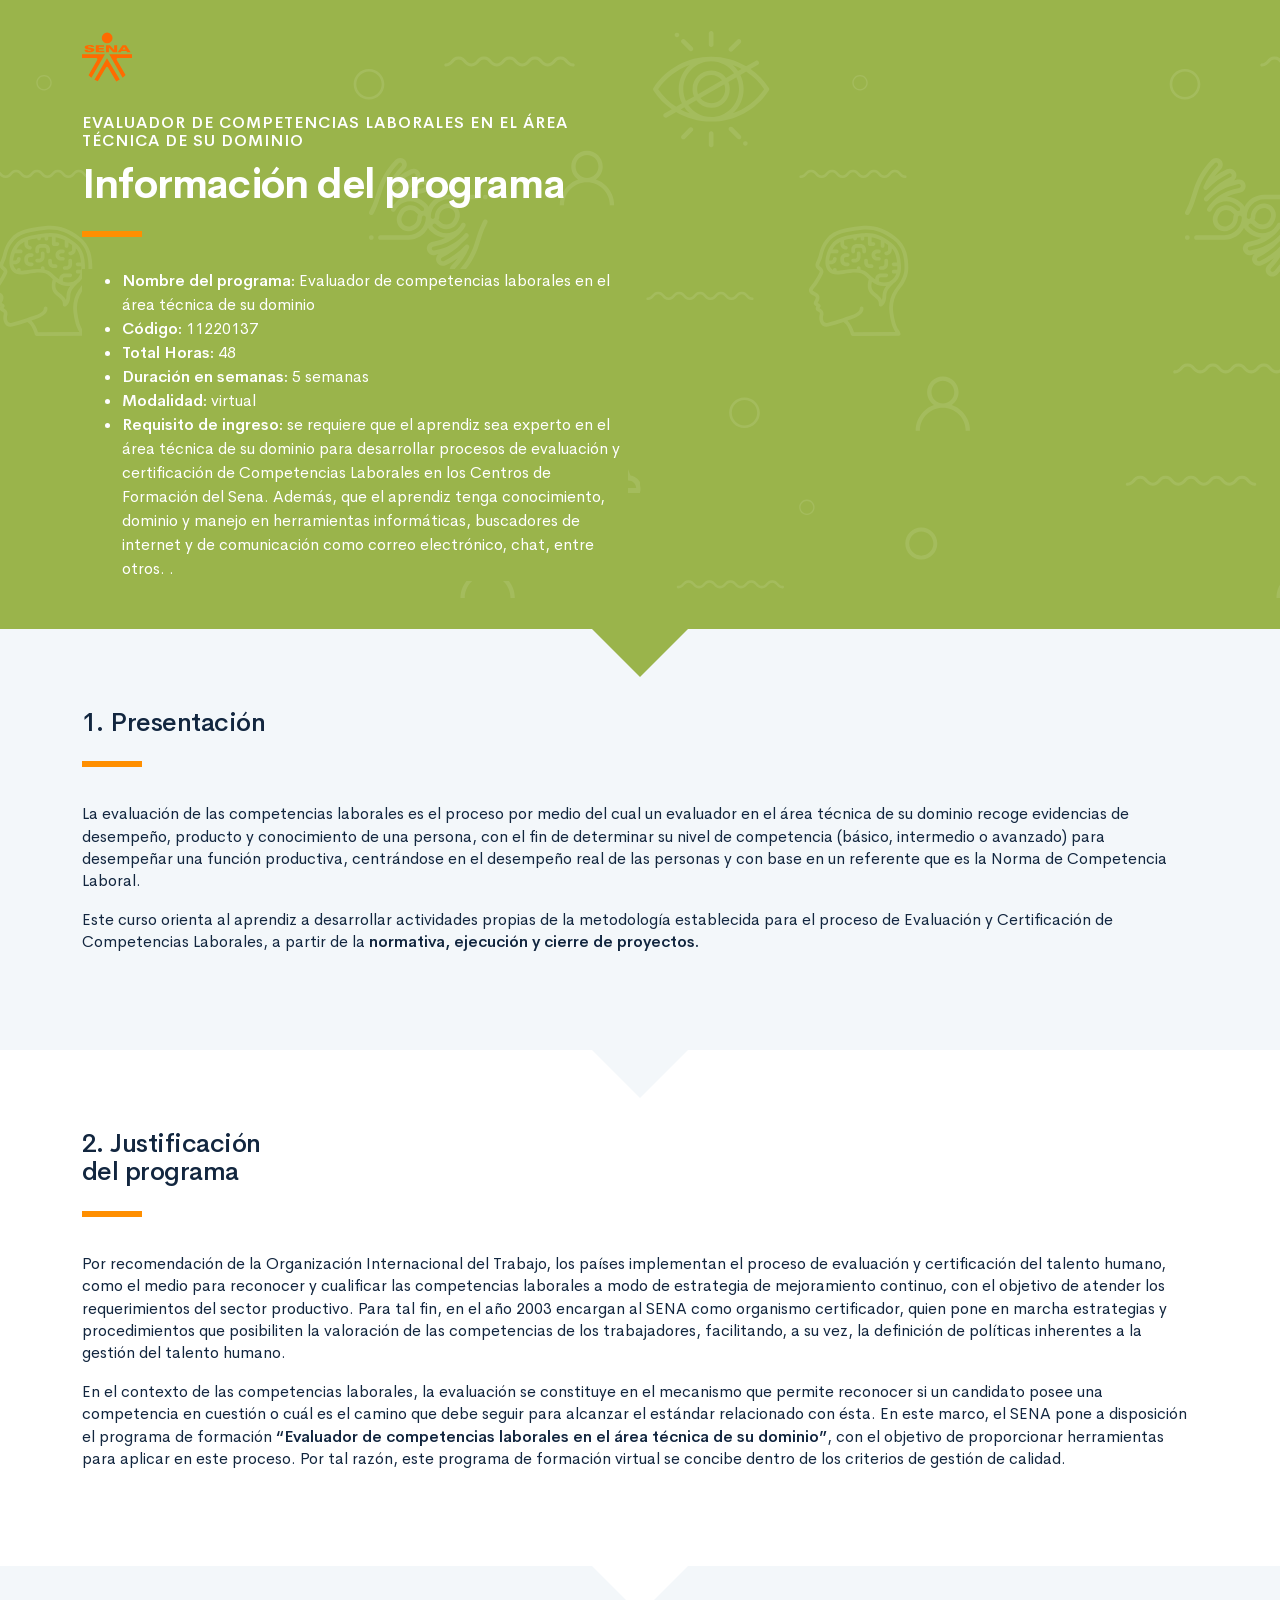
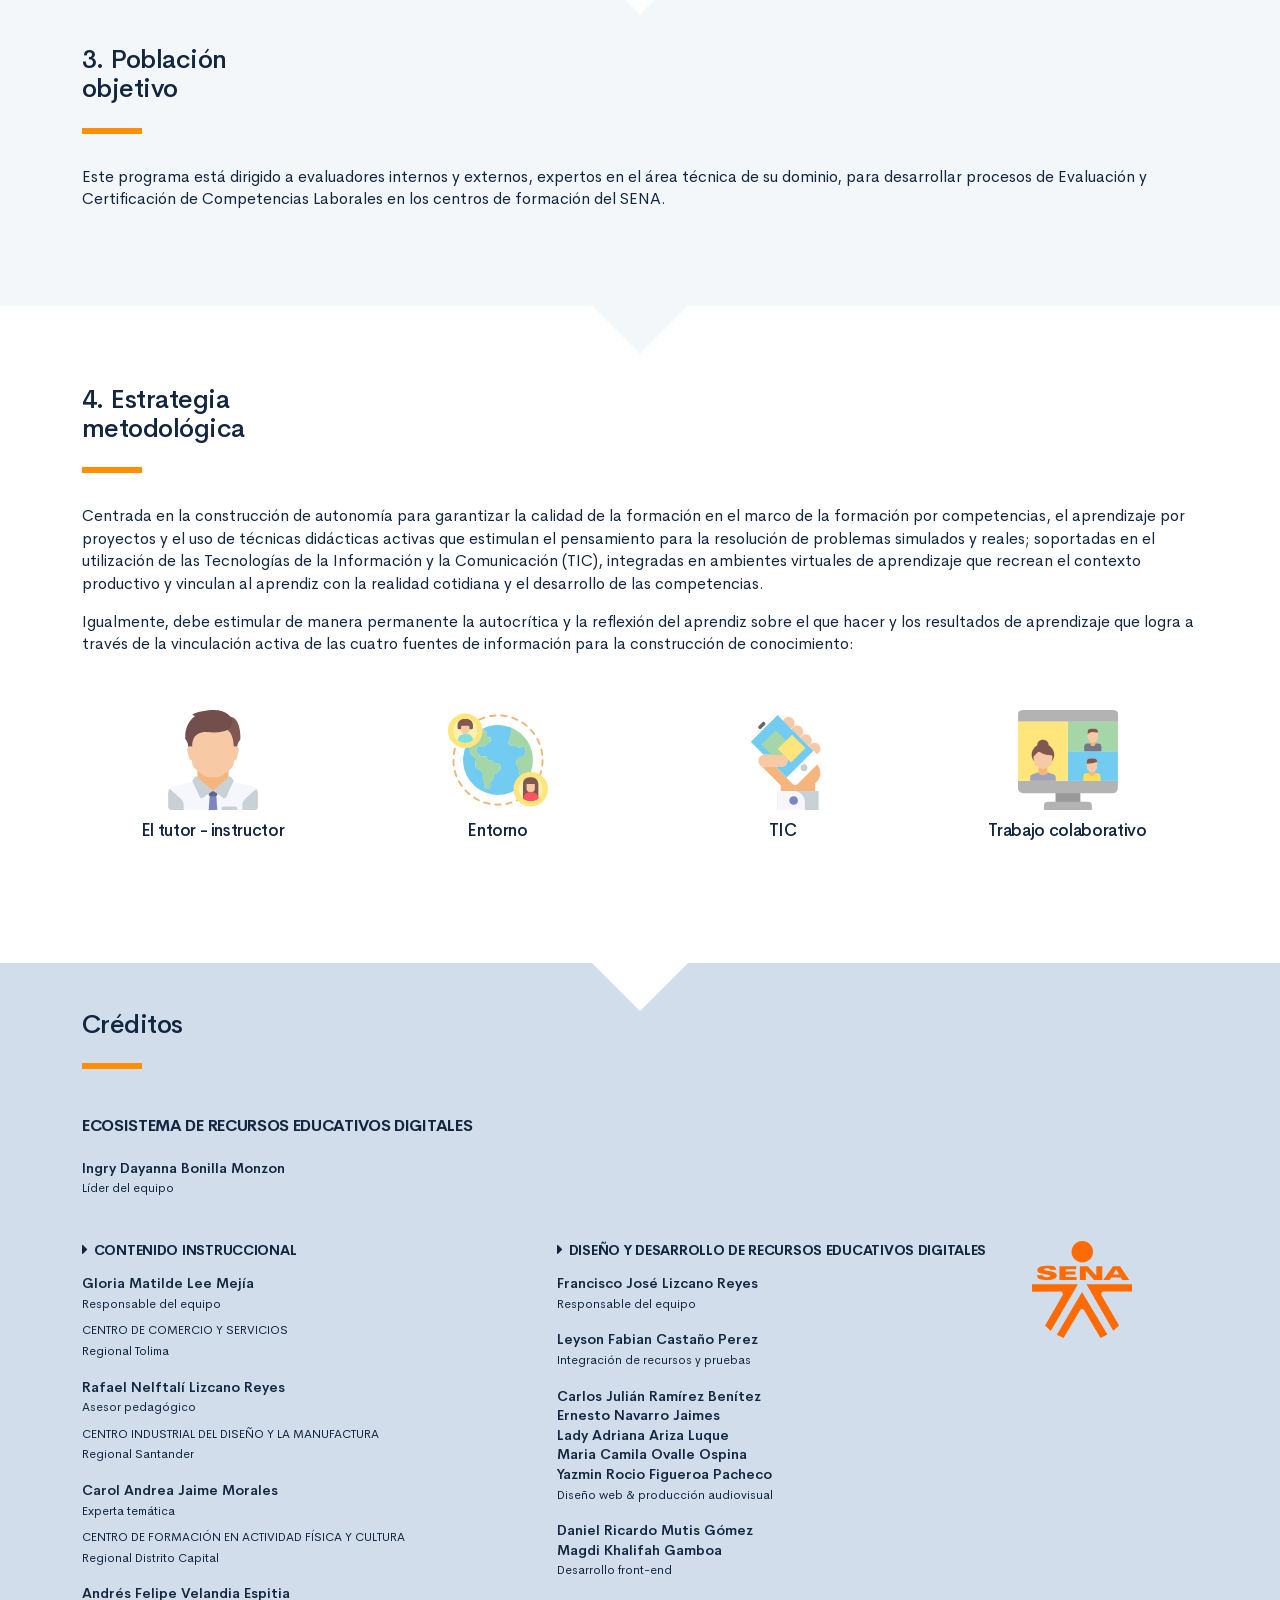
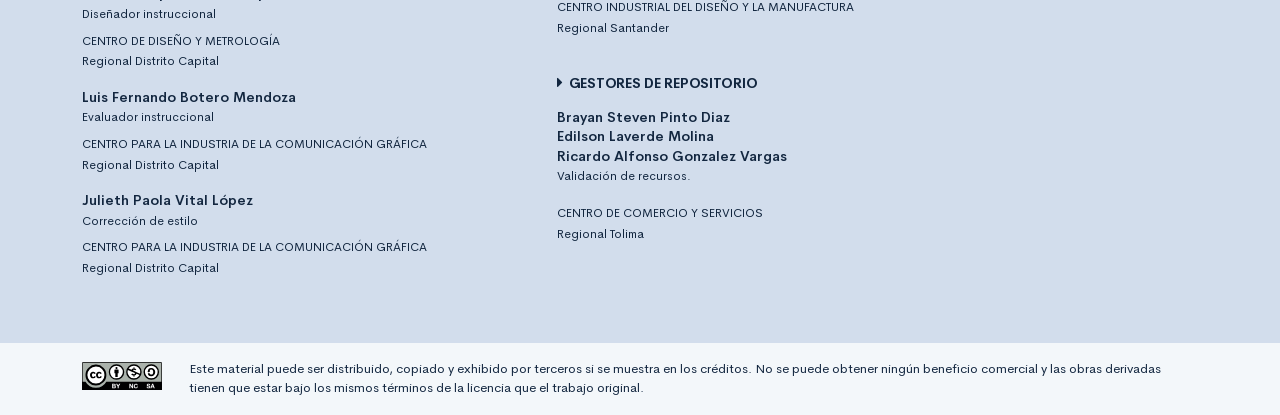
==== public/info.html @ 629007bb "Cargue Inicial de archivos" ====
<!DOCTYPE html>
<html lang="es">
    <head>
        <meta charset="UTF-8">
        <meta name="viewport" content="width=device-width, user-scalable=no, initial-scale=1.0, maximum-scale=1.0, minimum-scale=1.0">
        <title>Información del programa: Salud Penitenciaria</title>
        <meta meta name="description" content="Ruta de aprendizaje programa Salud penitenciaria.">
        <link rel="icon" type="image/svg+xml" href="assets/images/logos/senaLogo.svg">
        <link rel="stylesheet" href="assets/fonts/feather/feather.css">
        <link rel="stylesheet" href="assets/fonts/fontawesome/css/font-awesome.css">
        <link href="assets/css/fancybox.css" rel="stylesheet">
        <link href="assets/css/animate.css" rel="stylesheet">
        <link rel="stylesheet" href="assets/css/main.css">
    </head>
    <body class="theme-dark page-header-textura" id="page-home">
        <header class="curso-presentacion page-header" id="CursoPresentacion">
            <div class="page-textura">
                <div class="container">
                    <div class="curso-topbar justify-content-center justify-content-md-start"><a class="curso-topbar__logo"><svg xmlns="http://www.w3.org/2000/svg" width="168.273" height="164.177" viewBox="0 0 168.273 164.177">
                                <path id="SENA_LOGO" data-name="SENA LOGO" d="M85.349,1a18.09,18.09,0,1,0,18.09,18.09h0A18.1,18.1,0,0,0,85.349,1ZM25.617,42.983a33.722,33.722,0,0,0-9.386,1.024,11.156,11.156,0,0,0-5.12,2.56A5.346,5.346,0,0,0,10.086,52.2c.683,1.707,2.56,2.9,4.608,3.584,4.437,1.536,9.386,1.877,13.994,2.731a5.1,5.1,0,0,1,2.389,1.024,1.369,1.369,0,0,1-.683,2.048,9.146,9.146,0,0,1-5.291.683A8.354,8.354,0,0,1,20.5,61.244a1.962,1.962,0,0,1-.853-2.389H9.233A7.663,7.663,0,0,0,10.6,63.463a7.59,7.59,0,0,0,4.267,2.389A28.541,28.541,0,0,0,23.4,66.876,52.426,52.426,0,0,0,35,66.023a11.043,11.043,0,0,0,5.8-2.9,5.358,5.358,0,0,0-1.365-8.533,21.267,21.267,0,0,0-5.8-2.048c-3.072-.683-5.973-1.024-9.045-1.536a9.114,9.114,0,0,1-3.072-.853,1.226,1.226,0,0,1,0-2.219,9.369,9.369,0,0,1,4.437-.683,10.554,10.554,0,0,1,4.608.853A1.877,1.877,0,0,1,31.59,49.81h9.9a5.669,5.669,0,0,0-1.195-3.584A8.875,8.875,0,0,0,35.515,43.5c-3.584-.341-6.827-.512-9.9-.512Zm21.333.683V67.217H75.792V62.1H57.531V57.489H73.744V52.54H57.531V48.786H75.109v-5.12Zm47.615,0H81.253V67.217H91.322V51.346l13.824,15.872h13.824V43.666H108.9v15.7Zm42.495,0L120.676,67.217h10.581l2.56-4.267H150.2l2.389,4.267h11.776l-15.53-23.551ZM142.35,49.3l5.12,8.533h-10.41ZM.7,74.044l.171,12.8L49,86.673c2.389.512,3.925,2.048,3.413,5.8l-29.7,51.711,9.557,9.045L78.01,74.044Zm91.646,0L137.4,152.89l9.9-8.874L117.433,92.3c-.512-3.584.853-5.291,3.413-5.8l48.127.171V74.044ZM84.837,87.185,42.512,159.546l11.264,5.461,28.159-47.615a4.283,4.283,0,0,1,2.9-1.195,4.681,4.681,0,0,1,3.072,1.195l28.159,47.786,11.605-5.973Z" transform="translate(-0.7 -1)" fill="#FF6B00" />
                            </svg>
                        </a></div>
                    <div class="curso-portada">
                        <div class="row align-items-center">
                            <div class="col-12 col-lg-6">
                                <h3 class="curso-subtitulo">Evaluador de competencias laborales en el área técnica de su dominio</h3>
                                <h1 class="curso-titulo">Información del programa</h1>
                                <div class="brand-line-primary"></div>
                                <p class="curso-descripcion">
                                <ul class="bg-brand-color-dark text-white">
                                    <li> <span><strong>Nombre del programa:</strong> Evaluador de competencias laborales en el área técnica de su dominio</span></li>
                                    <li> <span><strong>Código:</strong> 11220137</span></li>
                                    <li> <span><strong>Total Horas:</strong> 48</span></li>
                                    <li> <span><strong>Duración en semanas:</strong> 5 semanas</span></li>
                                    <li> <span><strong>Modalidad:</strong> virtual</span></li>
                                    <li> <span><strong>Requisito de ingreso:</strong> se requiere que el aprendiz sea experto en el área técnica de su dominio para desarrollar procesos de evaluación y certificación de Competencias Laborales en los Centros de Formación del Sena. Además, que el aprendiz tenga conocimiento, dominio y manejo en herramientas informáticas, buscadores de internet y de comunicación como correo electrónico, chat, entre otros. </i>.</span></li>
                                </ul>
                                </p>
                            </div>
                            <div class="col-12 col-lg-6">
                                <div class="embed-responsive embed-responsive-16by9"><iframe class="embed-responsive-item" width="560" height="315" src="https://www.youtube.com/embed/yAttOSxoYdc" frameborder="0" allow="accelerometer; autoplay; encrypted-media; gyroscope; picture-in-picture" allowfullscreen=""> </iframe></div>
                            </div>
                        </div>
                    </div>
                </div>
            </div>
        </header>
        <section class="section section-dark" id="Presentacion">
            <div class="container">
                <h1> 1. Presentación</h1>
                <div class="brand-line-primary"></div>
                <p class="mt-5">La evaluación de las competencias laborales es el proceso por medio del cual un evaluador en el área técnica de su dominio recoge evidencias de desempeño, producto y conocimiento de una persona, con el fin de determinar su nivel de competencia (básico, intermedio o avanzado) para desempeñar una función productiva, centrándose en el desempeño real de las personas y con base en un referente que es la Norma de Competencia Laboral.</p>
                <p>Este curso orienta al aprendiz a desarrollar actividades propias de la metodología establecida para el proceso de Evaluación y Certificación de Competencias Laborales, a partir de la <strong>normativa, ejecución y cierre de proyectos.</strong> </p>
            </div>
        </section>
        <section class="section section-light" id="Justificacion">
            <div class="container">
                <h1> 2. Justificación<br> del programa</h1>
                <div class="brand-line-primary"></div>
                <p class="mt-5">Por recomendación de la Organización Internacional del Trabajo, los países implementan el proceso de evaluación y certificación del talento humano, como el medio para reconocer y cualificar las competencias laborales a modo de estrategia de mejoramiento continuo, con el objetivo de atender los requerimientos del sector productivo. Para tal fin, en el año 2003 encargan al SENA como organismo certificador, quien pone en marcha estrategias y procedimientos que posibiliten la valoración de las competencias de los trabajadores, facilitando, a su vez, la definición de políticas inherentes a la gestión del talento humano.</p>
                <p>En el contexto de las competencias laborales, la evaluación se constituye en el mecanismo que permite reconocer si un candidato posee una competencia en cuestión o cuál es el camino que debe seguir para alcanzar el estándar relacionado con ésta. En este marco, el SENA pone a disposición el programa de formación <strong>“Evaluador de competencias laborales en el área técnica de su dominio”</strong>, con el objetivo de proporcionar herramientas para aplicar en este proceso. Por tal razón, este programa de formación virtual se concibe dentro de los criterios de gestión de calidad.</p>
            </div>
        </section>
        <section class="section section-dark" id="Poblacion">
            <div class="container">
                <h1> 3. Población <br>objetivo</h1>
                <div class="brand-line-primary"></div>
                <p>Este programa está dirigido a evaluadores internos y externos, expertos en el área técnica de su dominio, para desarrollar procesos de Evaluación y Certificación de Competencias Laborales en los centros de formación del SENA.</p>
            </div>
        </section>
        <section class="section section-light" id="Estrategia">
            <div class="container">
                <h1>4. Estrategia <br>metodológica</h1>
                <div class="brand-line-primary"></div>
                <p>Centrada en la construcción de autonomía para garantizar la calidad de la formación en el marco de la formación por competencias, el aprendizaje por proyectos y el uso de técnicas didácticas activas que estimulan el pensamiento para la resolución de problemas simulados y reales; soportadas en el utilización de las Tecnologías de la Información y la Comunicación (TIC), integradas en ambientes virtuales de aprendizaje que recrean el contexto productivo y vinculan al aprendiz con la realidad cotidiana y el desarrollo de las competencias. </p>
                <p>Igualmente, debe estimular de manera permanente la autocrítica y la reflexión del aprendiz sobre el que hacer y los resultados de aprendizaje que logra a través de la vinculación activa de las cuatro fuentes de información para la construcción de conocimiento: </p>
                <div class="row mt-4">
                    <article class="col-md-6 col-lg-3 my-2">
                        <div class="box bg-gray-200 d-flex flex-column justify-content-center align-items-center p-4 rounded-lg"><img class="img-fluid" src="assets/images/info/tutor.svg" style="width: 100px; height: 100px;">
                            <h3 class="my-3">El tutor - instructor</h3>
                        </div>
                    </article>
                    <article class="col-md-6 col-lg-3 my-2">
                        <div class="box bg-gray-200 d-flex flex-column justify-content-center align-items-center p-4 rounded-lg"><img class="img-fluid" src="assets/images/info/entorno.svg" style="width: 100px; height: 100px;">
                            <h3 class="my-3">Entorno</h3>
                        </div>
                    </article>
                    <article class="col-md-6 col-lg-3 my-2">
                        <div class="box bg-gray-200 d-flex flex-column justify-content-center align-items-center p-4 rounded-lg"><img class="img-fluid" src="assets/images/info/tic.svg" style="width: 100px; height: 100px;">
                            <h3 class="my-3">TIC</h3>
                        </div>
                    </article>
                    <article class="col-md-6 col-lg-3 my-2">
                        <div class="box bg-gray-200 d-flex flex-column justify-content-center align-items-center p-4 rounded-lg" style="height: 100%;"><img class="img-fluid" src="assets/images/info/colaborativo.svg" style="width: 100px; height: 100px;">
                            <h3 class="my-3">Trabajo colaborativo</h3>
                        </div>
                    </article>
                </div>
            </div>
        </section>
        <footer class="footer" id="Creditos">
            <div class="container">
                <h1>Créditos </h1>
                <div class="brand-line-primary"></div>
                <div class="row">
                    <div class="col-12 col-md-5">
                        <h3 class="footer-subtitulo mb-4">ECOSISTEMA DE RECURSOS EDUCATIVOS DIGITALES </h3>
                        <p class="footer-texto mb-2"><strong>Ingry Dayanna Bonilla Monzon </strong><br /> <span class="text-small">Líder del equipo</span></p>
                    </div>
                </div>
                <div class="row mt-5">
                    <div class="col-12 col-md-5">
                        <h4 class="footer-subtitulo-2 mt-0">
                            <div class="fa fa-caret-right mr-2"></div>Contenido Instruccional
                        </h4>
                        <p class="footer-texto mb-2"><strong>Gloria Matilde Lee Mejía </strong><br /> <span class="text-small">Responsable del equipo</span></p>
                        <p class="footer-texto"><span class="text-small text-uppercase">Centro de Comercio y Servicios</span><br /><span class="text-small">Regional Tolima</span></p>
                        <p class="footer-texto mb-2"><strong>Rafael Nelftalí Lizcano Reyes</strong><br /> <span class="text-small">Asesor pedagógico<br /></span></p>
                        <p class="footer-texto"><span class="text-small text-uppercase">CENTRO INDUSTRIAL DEL DISEÑO Y LA MANUFACTURA </span><br /><span class="text-small">Regional Santander </span></p>
                        <p class="footer-texto mb-2"><strong>Carol Andrea Jaime Morales</strong><br /><span class="text-small">Experta temática<br /></span></p>
                        <p class="footer-texto"><span class="text-small text-uppercase">Centro de Formación en Actividad Física y Cultura </span><br /><span class="text-small">Regional Distrito Capital</span></p>
                        <p class="footer-texto mb-2"><strong>Andrés Felipe Velandia Espitia</strong><br /> <span class="text-small">Diseñador instruccional<br /></span></p>
                        <p class="footer-texto"><span class="text-small text-uppercase">Centro de Diseño y Metrología </span><br /><span class="text-small">Regional Distrito Capital</span></p>
                        <p class="footer-texto mb-2"><strong>Luis Fernando Botero Mendoza </strong><br /> <span class="text-small">Evaluador instruccional<br /></span></p>
                        <p class="footer-texto"><span class="text-small text-uppercase">Centro para la Industria de la Comunicación Gráfica</span><br /><span class="text-small">Regional Distrito Capital</span></p>
                        <p class="footer-texto mb-2"><strong>Julieth Paola Vital López</strong><br /> <span class="text-small">Corrección de estilo<br /></span></p>
                        <p class="footer-texto"><span class="text-small text-uppercase">Centro para la Industria de la Comunicación Gráfica</span><br /><span class="text-small">Regional Distrito Capital </span></p>
                    </div>
                    <div class="col-12 col-md-5">
                        <h4 class="footer-subtitulo-2 mt-0">
                            <div class="fa fa-caret-right mr-2"></div>Diseño y desarrollo de recursos educativos digitales
                        </h4>
                        <p class="footer-texto"><strong>Francisco José Lizcano Reyes </strong><br /> <span class="text-small">Responsable del equipo<br /></span></p>
                        <p class="footer-texto"><strong>Leyson Fabian Castaño Perez</strong><br /> <span class="text-small">Integración de recursos y pruebas<br /></span></p>
                        <p class="footer-texto"> <strong>Carlos Julián Ramírez Benítez</strong><br />
                            <strong>Ernesto Navarro Jaimes</strong><br />
                            <strong>Lady Adriana Ariza Luque </strong><br />
                            <strong>Maria Camila Ovalle Ospina </strong><br />
                            <strong>Yazmin Rocio Figueroa Pacheco</strong><br /><span class="text-small">Diseño web & producción audiovisual<br /></span></p>
                        <p class="footer-texto"><strong>Daniel Ricardo Mutis Gómez</strong><br />
                            <strong>Magdi Khalifah Gamboa</strong><br /> <span class="text-small">Desarrollo front-end<br /></span></p>
                        <p class="footer-texto"><span class="text-small text-uppercase">CENTRO INDUSTRIAL DEL DISEÑO Y LA MANUFACTURA </span><br /><span class="text-small">Regional Santander</span></p>
                        <h4 class="footer-subtitulo-2 mt-5">
                            <div class="fa fa-caret-right mr-2"></div>Gestores de repositorio
                        </h4>
                        <p class="footer-texto"><strong>Brayan Steven Pinto Diaz </strong><br />
                            <strong>Edilson Laverde Molina</strong><br />
                            <strong>Ricardo Alfonso Gonzalez Vargas </strong><br /> <span class="text-small">Validación de recursos.<br /></span></p>
                        <p class="footer-texto"><span class="text-small text-uppercase">Centro de comercio y servicios </span><br /><span class="text-small">Regional Tolima</span></p>
                    </div>
                    <div class="col-12 col-md-2">
                        <div class="d-flex flex-column justify-content-center"><img src="assets/images/logos/senaLogo.svg" style="max-width:100px" /></div>
                    </div>
                </div>
            </div>
        </footer>
        <section id="cc">
            <div class="container">
                <div class="d-flex flex-column flex-sm-row"><span class="pr-3"><i class="icon cc"></i></span><span>Este material puede ser distribuido, copiado y exhibido por terceros si se muestra en los créditos. No se puede obtener ningún beneficio comercial y las obras derivadas tienen que estar bajo los mismos términos de la licencia que el trabajo original.</span></div>
            </div>
        </section>
    </body>
</html>
---- public/assets/fonts/feather/feather.css ----
@font-face {
  font-family: 'Feather';
  src:
    url('fonts/Feather.ttf?sdxovp') format('truetype'),
    url('fonts/Feather.woff?sdxovp') format('woff'),
    url('fonts/Feather.svg?sdxovp#Feather') format('svg');
  font-weight: normal;
  font-style: normal;
}

.fe {
  /* use !important to prevent issues with browser extensions that change fonts */
  font-family: 'Feather' !important;
  speak: none;
  font-style: normal;
  font-weight: normal;
  font-variant: normal;
  text-transform: none;
  line-height: 1;

  /* Better Font Rendering =========== */
  -webkit-font-smoothing: antialiased;
  -moz-osx-font-smoothing: grayscale;
}

.fe-activity:before {
  content: "\e900";
}
.fe-airplay:before {
  content: "\e901";
}
.fe-alert-circle:before {
  content: "\e902";
}
.fe-alert-octagon:before {
  content: "\e903";
}
.fe-alert-triangle:before {
  content: "\e904";
}
.fe-align-center:before {
  content: "\e905";
}
.fe-align-justify:before {
  content: "\e906";
}
.fe-align-left:before {
  content: "\e907";
}
.fe-align-right:before {
  content: "\e908";
}
.fe-anchor:before {
  content: "\e909";
}
.fe-aperture:before {
  content: "\e90a";
}
.fe-archive:before {
  content: "\e90b";
}
.fe-arrow-down:before {
  content: "\e90c";
}
.fe-arrow-down-circle:before {
  content: "\e90d";
}
.fe-arrow-down-left:before {
  content: "\e90e";
}
.fe-arrow-down-right:before {
  content: "\e90f";
}
.fe-arrow-left:before {
  content: "\e910";
}
.fe-arrow-left-circle:before {
  content: "\e911";
}
.fe-arrow-right:before {
  content: "\e912";
}
.fe-arrow-right-circle:before {
  content: "\e913";
}
.fe-arrow-up:before {
  content: "\e914";
}
.fe-arrow-up-circle:before {
  content: "\e915";
}
.fe-arrow-up-left:before {
  content: "\e916";
}
.fe-arrow-up-right:before {
  content: "\e917";
}
.fe-at-sign:before {
  content: "\e918";
}
.fe-award:before {
  content: "\e919";
}
.fe-bar-chart:before {
  content: "\e91a";
}
.fe-bar-chart-2:before {
  content: "\e91b";
}
.fe-battery:before {
  content: "\e91c";
}
.fe-battery-charging:before {
  content: "\e91d";
}
.fe-bell:before {
  content: "\e91e";
}
.fe-bell-off:before {
  content: "\e91f";
}
.fe-bluetooth:before {
  content: "\e920";
}
.fe-bold:before {
  content: "\e921";
}
.fe-book:before {
  content: "\e922";
}
.fe-book-open:before {
  content: "\e923";
}
.fe-bookmark:before {
  content: "\e924";
}
.fe-box:before {
  content: "\e925";
}
.fe-briefcase:before {
  content: "\e926";
}
.fe-calendar:before {
  content: "\e927";
}
.fe-camera:before {
  content: "\e928";
}
.fe-camera-off:before {
  content: "\e929";
}
.fe-cast:before {
  content: "\e92a";
}
.fe-check:before {
  content: "\e92b";
}
.fe-check-circle:before {
  content: "\e92c";
}
.fe-check-square:before {
  content: "\e92d";
}
.fe-chevron-down:before {
  content: "\e92e";
}
.fe-chevron-left:before {
  content: "\e92f";
}
.fe-chevron-right:before {
  content: "\e930";
}
.fe-chevron-up:before {
  content: "\e931";
}
.fe-chevrons-down:before {
  content: "\e932";
}
.fe-chevrons-left:before {
  content: "\e933";
}
.fe-chevrons-right:before {
  content: "\e934";
}
.fe-chevrons-up:before {
  content: "\e935";
}
.fe-chrome:before {
  content: "\e936";
}
.fe-circle:before {
  content: "\e937";
}
.fe-clipboard:before {
  content: "\e938";
}
.fe-clock:before {
  content: "\e939";
}
.fe-cloud:before {
  content: "\e93a";
}
.fe-cloud-drizzle:before {
  content: "\e93b";
}
.fe-cloud-lightning:before {
  content: "\e93c";
}
.fe-cloud-off:before {
  content: "\e93d";
}
.fe-cloud-rain:before {
  content: "\e93e";
}
.fe-cloud-snow:before {
  content: "\e93f";
}
.fe-code:before {
  content: "\e940";
}
.fe-codepen:before {
  content: "\e941";
}
.fe-command:before {
  content: "\e942";
}
.fe-compass:before {
  content: "\e943";
}
.fe-copy:before {
  content: "\e944";
}
.fe-corner-down-left:before {
  content: "\e945";
}
.fe-corner-down-right:before {
  content: "\e946";
}
.fe-corner-left-down:before {
  content: "\e947";
}
.fe-corner-left-up:before {
  content: "\e948";
}
.fe-corner-right-down:before {
  content: "\e949";
}
.fe-corner-right-up:before {
  content: "\e94a";
}
.fe-corner-up-left:before {
  content: "\e94b";
}
.fe-corner-up-right:before {
  content: "\e94c";
}
.fe-cpu:before {
  content: "\e94d";
}
.fe-credit-card:before {
  content: "\e94e";
}
.fe-crop:before {
  content: "\e94f";
}
.fe-crosshair:before {
  content: "\e950";
}
.fe-database:before {
  content: "\e951";
}
.fe-delete:before {
  content: "\e952";
}
.fe-disc:before {
  content: "\e953";
}
.fe-dollar-sign:before {
  content: "\e954";
}
.fe-download:before {
  content: "\e955";
}
.fe-download-cloud:before {
  content: "\e956";
}
.fe-droplet:before {
  content: "\e957";
}
.fe-edit:before {
  content: "\e958";
}
.fe-edit-2:before {
  content: "\e959";
}
.fe-edit-3:before {
  content: "\e95a";
}
.fe-external-link:before {
  content: "\e95b";
}
.fe-eye:before {
  content: "\e95c";
}
.fe-eye-off:before {
  content: "\e95d";
}
.fe-facebook:before {
  content: "\e95e";
}
.fe-fast-forward:before {
  content: "\e95f";
}
.fe-feather:before {
  content: "\e960";
}
.fe-file:before {
  content: "\e961";
}
.fe-file-minus:before {
  content: "\e962";
}
.fe-file-plus:before {
  content: "\e963";
}
.fe-file-text:before {
  content: "\e964";
}
.fe-film:before {
  content: "\e965";
}
.fe-filter:before {
  content: "\e966";
}
.fe-flag:before {
  content: "\e967";
}
.fe-folder:before {
  content: "\e968";
}
.fe-folder-minus:before {
  content: "\e969";
}
.fe-folder-plus:before {
  content: "\e96a";
}
.fe-gift:before {
  content: "\e96b";
}
.fe-git-branch:before {
  content: "\e96c";
}
.fe-git-commit:before {
  content: "\e96d";
}
.fe-git-merge:before {
  content: "\e96e";
}
.fe-git-pull-request:before {
  content: "\e96f";
}
.fe-github:before {
  content: "\e970";
}
.fe-gitlab:before {
  content: "\e971";
}
.fe-globe:before {
  content: "\e972";
}
.fe-grid:before {
  content: "\e973";
}
.fe-hard-drive:before {
  content: "\e974";
}
.fe-hash:before {
  content: "\e975";
}
.fe-headphones:before {
  content: "\e976";
}
.fe-heart:before {
  content: "\e977";
}
.fe-help-circle:before {
  content: "\e978";
}
.fe-home:before {
  content: "\e979";
}
.fe-image:before {
  content: "\e97a";
}
.fe-inbox:before {
  content: "\e97b";
}
.fe-info:before {
  content: "\e97c";
}
.fe-instagram:before {
  content: "\e97d";
}
.fe-italic:before {
  content: "\e97e";
}
.fe-layers:before {
  content: "\e97f";
}
.fe-layout:before {
  content: "\e980";
}
.fe-life-buoy:before {
  content: "\e981";
}
.fe-link:before {
  content: "\e982";
}
.fe-link-2:before {
  content: "\e983";
}
.fe-linkedin:before {
  content: "\e984";
}
.fe-list:before {
  content: "\e985";
}
.fe-loader:before {
  content: "\e986";
}
.fe-lock:before {
  content: "\e987";
}
.fe-log-in:before {
  content: "\e988";
}
.fe-log-out:before {
  content: "\e989";
}
.fe-mail:before {
  content: "\e98a";
}
.fe-map:before {
  content: "\e98b";
}
.fe-map-pin:before {
  content: "\e98c";
}
.fe-maximize:before {
  content: "\e98d";
}
.fe-maximize-2:before {
  content: "\e98e";
}
.fe-menu:before {
  content: "\e98f";
}
.fe-message-circle:before {
  content: "\e990";
}
.fe-message-square:before {
  content: "\e991";
}
.fe-mic:before {
  content: "\e992";
}
.fe-mic-off:before {
  content: "\e993";
}
.fe-minimize:before {
  content: "\e994";
}
.fe-minimize-2:before {
  content: "\e995";
}
.fe-minus:before {
  content: "\e996";
}
.fe-minus-circle:before {
  content: "\e997";
}
.fe-minus-square:before {
  content: "\e998";
}
.fe-monitor:before {
  content: "\e999";
}
.fe-moon:before {
  content: "\e99a";
}
.fe-more-horizontal:before {
  content: "\e99b";
}
.fe-more-vertical:before {
  content: "\e99c";
}
.fe-move:before {
  content: "\e99d";
}
.fe-music:before {
  content: "\e99e";
}
.fe-navigation:before {
  content: "\e99f";
}
.fe-navigation-2:before {
  content: "\e9a0";
}
.fe-octagon:before {
  content: "\e9a1";
}
.fe-package:before {
  content: "\e9a2";
}
.fe-paperclip:before {
  content: "\e9a3";
}
.fe-pause:before {
  content: "\e9a4";
}
.fe-pause-circle:before {
  content: "\e9a5";
}
.fe-percent:before {
  content: "\e9a6";
}
.fe-phone:before {
  content: "\e9a7";
}
.fe-phone-call:before {
  content: "\e9a8";
}
.fe-phone-forwarded:before {
  content: "\e9a9";
}
.fe-phone-incoming:before {
  content: "\e9aa";
}
.fe-phone-missed:before {
  content: "\e9ab";
}
.fe-phone-off:before {
  content: "\e9ac";
}
.fe-phone-outgoing:before {
  content: "\e9ad";
}
.fe-pie-chart:before {
  content: "\e9ae";
}
.fe-play:before {
  content: "\e9af";
}
.fe-play-circle:before {
  content: "\e9b0";
}
.fe-plus:before {
  content: "\e9b1";
}
.fe-plus-circle:before {
  content: "\e9b2";
}
.fe-plus-square:before {
  content: "\e9b3";
}
.fe-pocket:before {
  content: "\e9b4";
}
.fe-power:before {
  content: "\e9b5";
}
.fe-printer:before {
  content: "\e9b6";
}
.fe-radio:before {
  content: "\e9b7";
}
.fe-refresh-ccw:before {
  content: "\e9b8";
}
.fe-refresh-cw:before {
  content: "\e9b9";
}
.fe-repeat:before {
  content: "\e9ba";
}
.fe-rewind:before {
  content: "\e9bb";
}
.fe-rotate-ccw:before {
  content: "\e9bc";
}
.fe-rotate-cw:before {
  content: "\e9bd";
}
.fe-rss:before {
  content: "\e9be";
}
.fe-save:before {
  content: "\e9bf";
}
.fe-scissors:before {
  content: "\e9c0";
}
.fe-search:before {
  content: "\e9c1";
}
.fe-send:before {
  content: "\e9c2";
}
.fe-server:before {
  content: "\e9c3";
}
.fe-settings:before {
  content: "\e9c4";
}
.fe-share:before {
  content: "\e9c5";
}
.fe-share-2:before {
  content: "\e9c6";
}
.fe-shield:before {
  content: "\e9c7";
}
.fe-shield-off:before {
  content: "\e9c8";
}
.fe-shopping-bag:before {
  content: "\e9c9";
}
.fe-shopping-cart:before {
  content: "\e9ca";
}
.fe-shuffle:before {
  content: "\e9cb";
}
.fe-sidebar:before {
  content: "\e9cc";
}
.fe-skip-back:before {
  content: "\e9cd";
}
.fe-skip-forward:before {
  content: "\e9ce";
}
.fe-slack:before {
  content: "\e9cf";
}
.fe-slash:before {
  content: "\e9d0";
}
.fe-sliders:before {
  content: "\e9d1";
}
.fe-smartphone:before {
  content: "\e9d2";
}
.fe-speaker:before {
  content: "\e9d3";
}
.fe-square:before {
  content: "\e9d4";
}
.fe-star:before {
  content: "\e9d5";
}
.fe-stop-circle:before {
  content: "\e9d6";
}
.fe-sun:before {
  content: "\e9d7";
}
.fe-sunrise:before {
  content: "\e9d8";
}
.fe-sunset:before {
  content: "\e9d9";
}
.fe-tablet:before {
  content: "\e9da";
}
.fe-tag:before {
  content: "\e9db";
}
.fe-target:before {
  content: "\e9dc";
}
.fe-terminal:before {
  content: "\e9dd";
}
.fe-thermometer:before {
  content: "\e9de";
}
.fe-thumbs-down:before {
  content: "\e9df";
}
.fe-thumbs-up:before {
  content: "\e9e0";
}
.fe-toggle-left:before {
  content: "\e9e1";
}
.fe-toggle-right:before {
  content: "\e9e2";
}
.fe-trash:before {
  content: "\e9e3";
}
.fe-trash-2:before {
  content: "\e9e4";
}
.fe-trending-down:before {
  content: "\e9e5";
}
.fe-trending-up:before {
  content: "\e9e6";
}
.fe-triangle:before {
  content: "\e9e7";
}
.fe-truck:before {
  content: "\e9e8";
}
.fe-tv:before {
  content: "\e9e9";
}
.fe-twitter:before {
  content: "\e9ea";
}
.fe-type:before {
  content: "\e9eb";
}
.fe-umbrella:before {
  content: "\e9ec";
}
.fe-underline:before {
  content: "\e9ed";
}
.fe-unlock:before {
  content: "\e9ee";
}
.fe-upload:before {
  content: "\e9ef";
}
.fe-upload-cloud:before {
  content: "\e9f0";
}
.fe-user:before {
  content: "\e9f1";
}
.fe-user-check:before {
  content: "\e9f2";
}
.fe-user-minus:before {
  content: "\e9f3";
}
.fe-user-plus:before {
  content: "\e9f4";
}
.fe-user-x:before {
  content: "\e9f5";
}
.fe-users:before {
  content: "\e9f6";
}
.fe-video:before {
  content: "\e9f7";
}
.fe-video-off:before {
  content: "\e9f8";
}
.fe-voicemail:before {
  content: "\e9f9";
}
.fe-volume:before {
  content: "\e9fa";
}
.fe-volume-1:before {
  content: "\e9fb";
}
.fe-volume-2:before {
  content: "\e9fc";
}
.fe-volume-x:before {
  content: "\e9fd";
}
.fe-watch:before {
  content: "\e9fe";
}
.fe-wifi:before {
  content: "\e9ff";
}
.fe-wifi-off:before {
  content: "\ea00";
}
.fe-wind:before {
  content: "\ea01";
}
.fe-x:before {
  content: "\ea02";
}
.fe-x-circle:before {
  content: "\ea03";
}
.fe-x-square:before {
  content: "\ea04";
}
.fe-youtube:before {
  content: "\ea05";
}
.fe-zap:before {
  content: "\ea06";
}
.fe-zap-off:before {
  content: "\ea07";
}
.fe-zoom-in:before {
  content: "\ea08";
}
.fe-zoom-out:before {
  content: "\ea09";
}
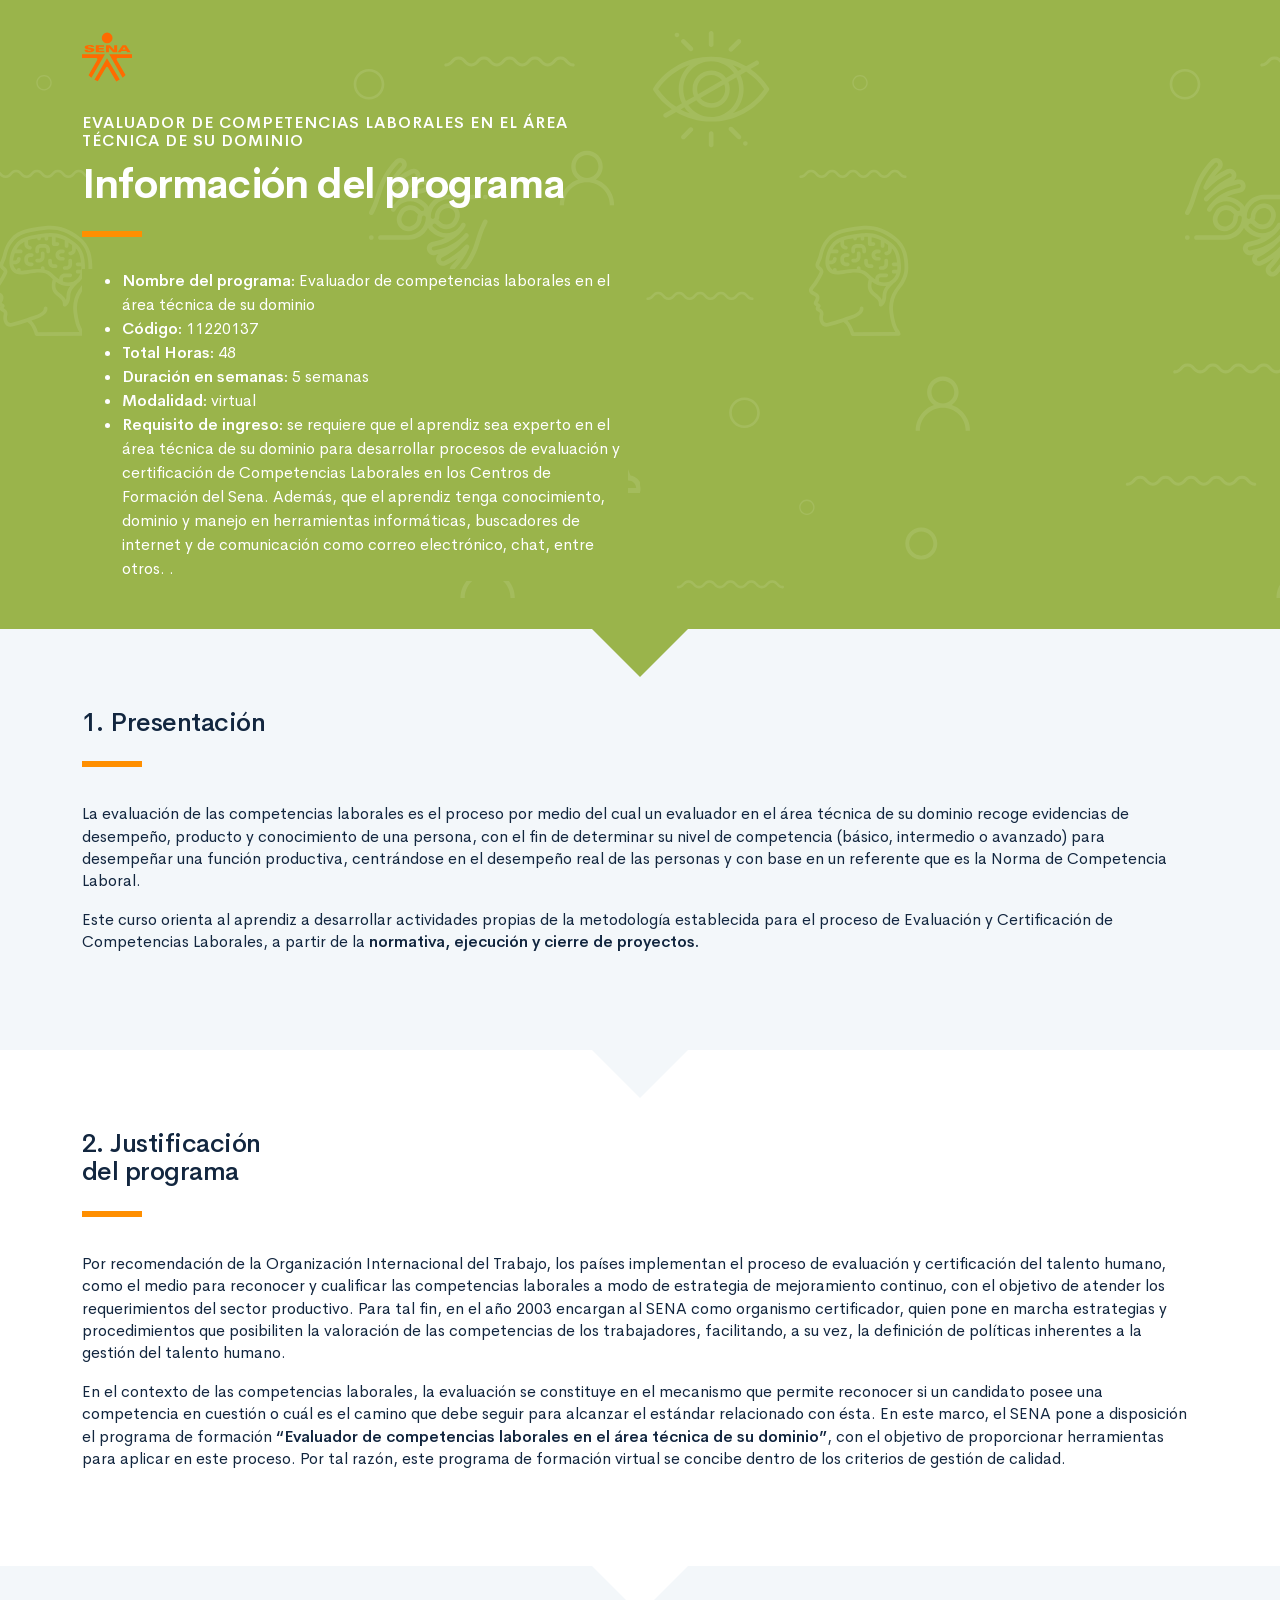
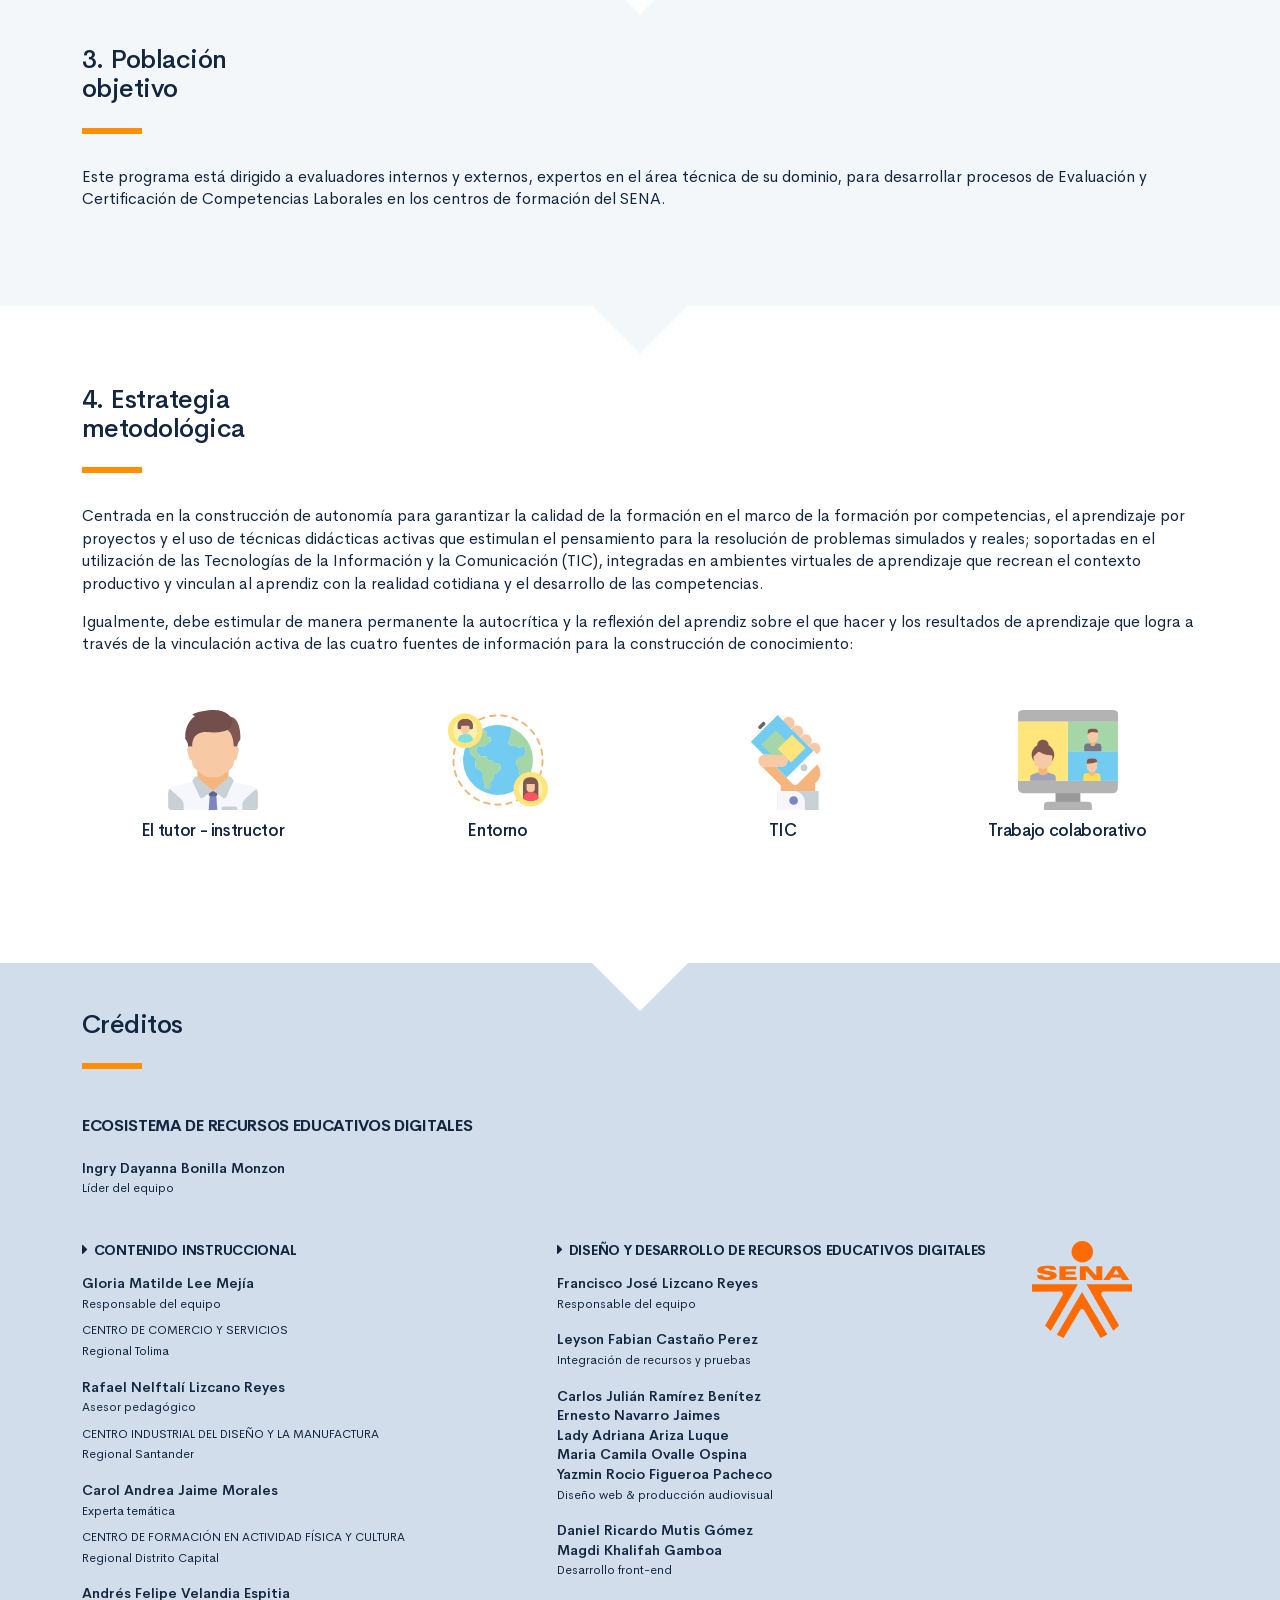
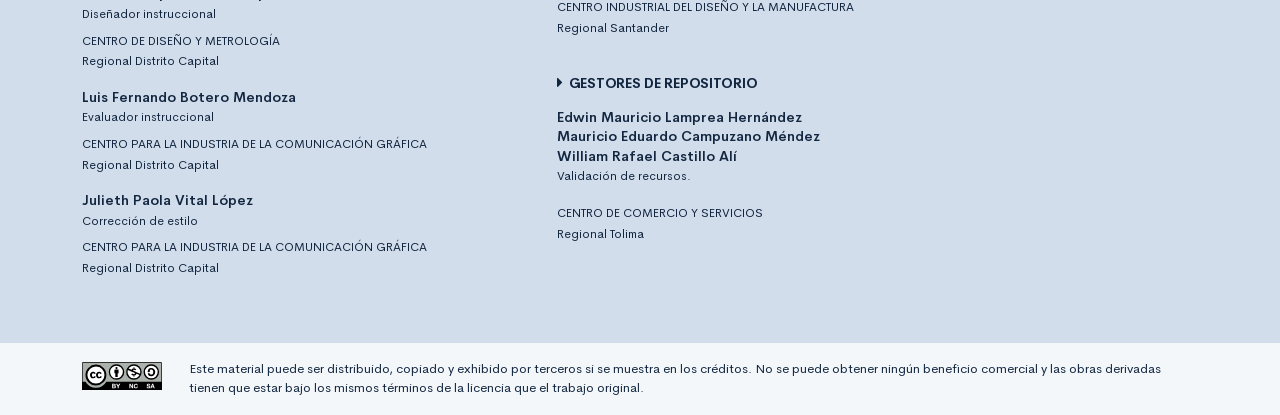
==== commit 42c36598: "Ajustes de contenidos Se realizaron los ajustes de contenidos solicitados el 07/10/2020" ====
--- a/public/info.html
+++ b/public/info.html
@@ -143,9 +143,9 @@
                         <h4 class="footer-subtitulo-2 mt-5">
                             <div class="fa fa-caret-right mr-2"></div>Gestores de repositorio
                         </h4>
-                        <p class="footer-texto"><strong>Brayan Steven Pinto Diaz </strong><br />
-                            <strong>Edilson Laverde Molina</strong><br />
-                            <strong>Ricardo Alfonso Gonzalez Vargas </strong><br /> <span class="text-small">Validación de recursos.<br /></span></p>
+                        <p class="footer-texto"><strong>Edwin Mauricio Lamprea Hernández </strong><br />
+                            <strong>Mauricio Eduardo Campuzano Méndez</strong><br />
+                            <strong>William Rafael Castillo Alí</strong><br /> <span class="text-small">Validación de recursos.<br /></span></p>
                         <p class="footer-texto"><span class="text-small text-uppercase">Centro de comercio y servicios </span><br /><span class="text-small">Regional Tolima</span></p>
                     </div>
                     <div class="col-12 col-md-2">
